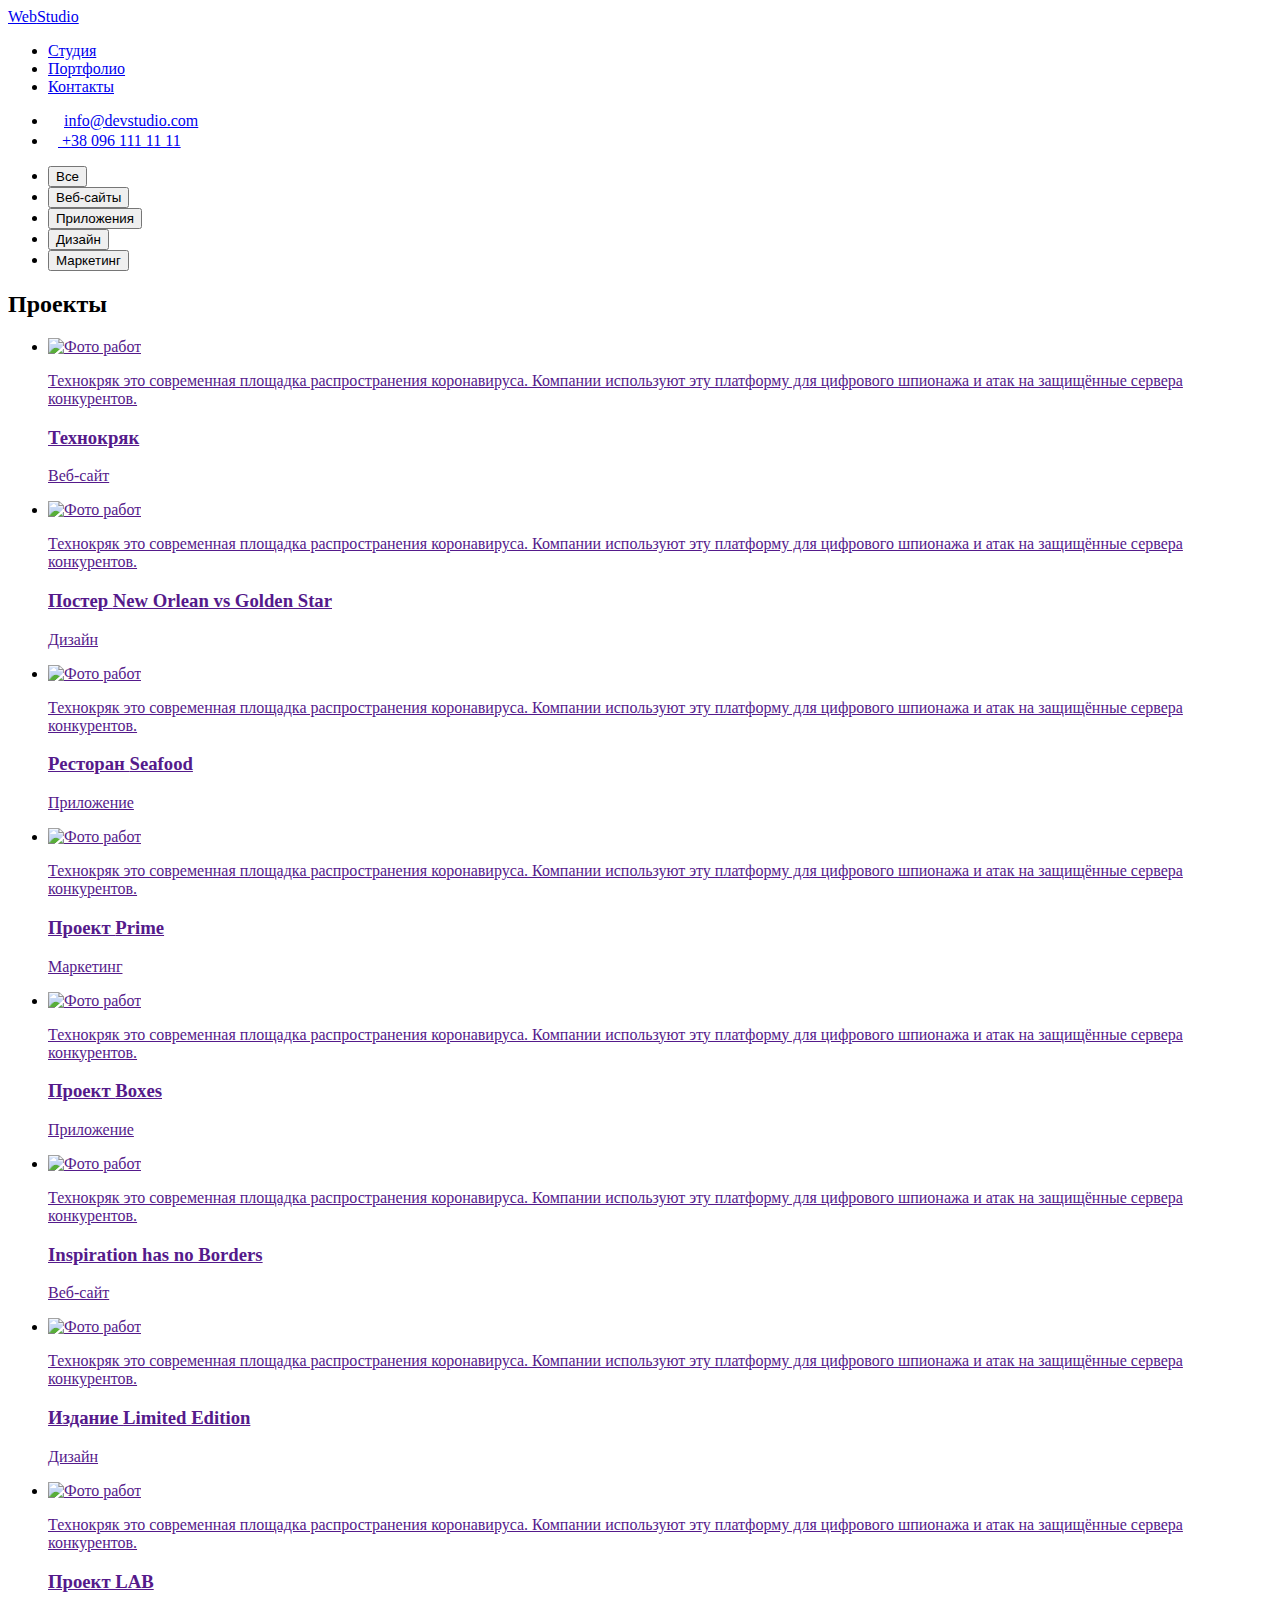
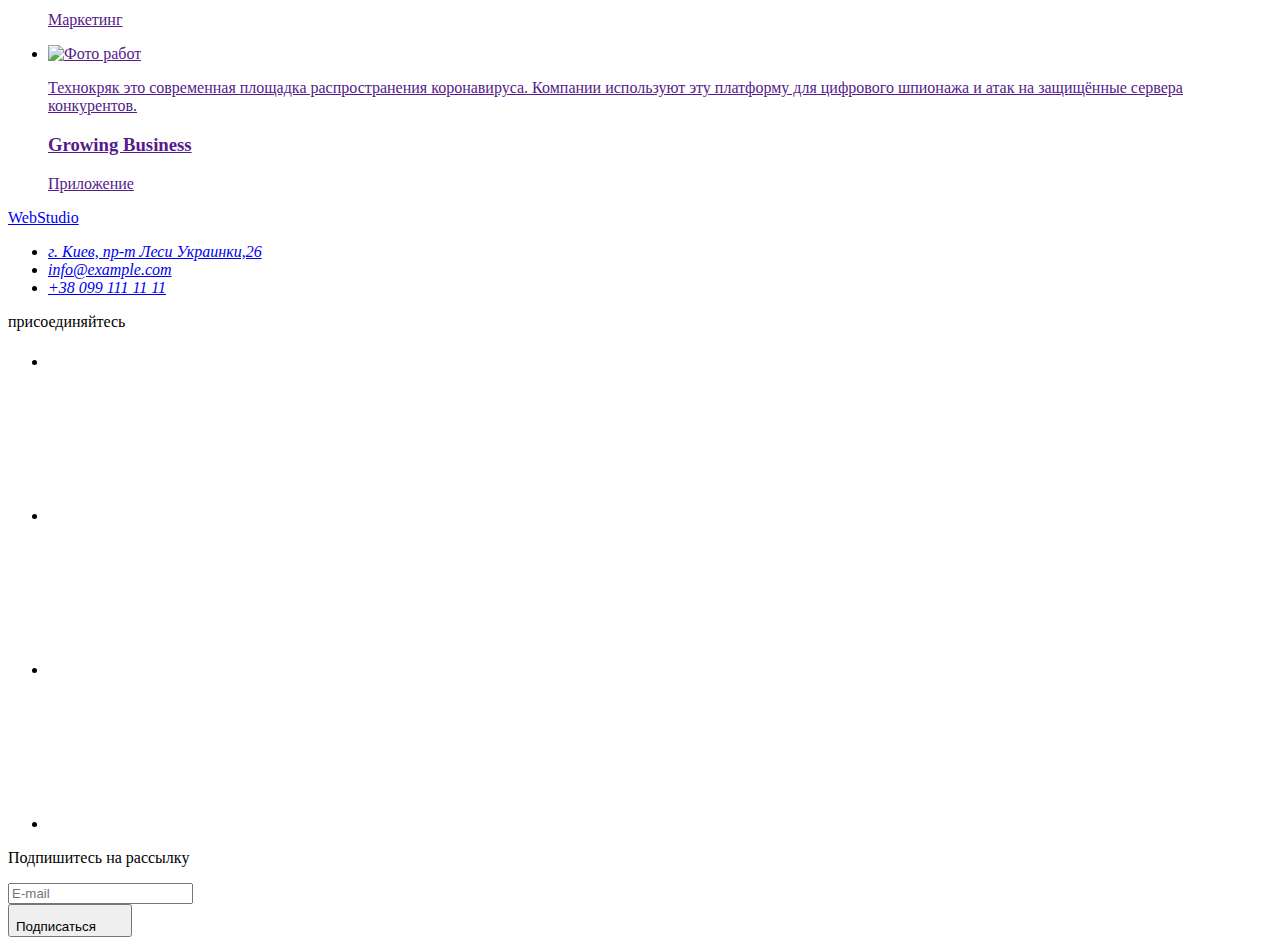
==== portfolio.html @ f7387392 "start" ====
<!DOCTYPE html>
<html lang="ru">
<head>
    <meta charset="UTF-8">
    <meta http-equiv="X-UA-Compatible" content="IE=edge">
    <meta name="viewport" content="width=device-width, initial-scale=1.0">
    <title>portfolio</title>
    <link rel="stylesheet" href="./css/main.min.css">
    <link rel="preconnect" href="https://fonts.googleapis.com">
    <link rel="preconnect" href="https://fonts.gstatic.com" crossorigin>
    <link href="https://fonts.googleapis.com/css2?family=Raleway:wght@700&family=Roboto:wght@400;500;700;900&display=swap"
        rel="stylesheet">
</head>
<body>

    <!-- Шапка Портфолио -->
    <header class="header">
        <div class="conteiner header__conteiner">
            <nav class="header__nav">
    
                <a class="link" href="./index.html">
                    <span class="logo">Web</span><span class="logo-studio">Studio</span></a>
    
                <ul class="header__list list">
                    <li class="header__item"><a class="link" href="./index.html">Студия</a></li>
                    <li class="header__item"><a class="link current" href="./portfolio.html" target="_blank">Портфолио</a></li>
                    <li class="header__item"><a class="link" href=".Cotacts.html">Контакты</a></li>
                </ul>
            </nav>
            <div class="adress">
            <ul class="header__adress list">
                <li class="adress__ithem">
                    <a class="link adress__link" href="mailto:info@devstudio.com"><svg class="icon-mail" width="16"
                            height="12">
                            <use href="./imeges/iconsvg.svg#icon-envelope">
                            </use>
                        </svg>info@devstudio.com
                    </a>
                </li>
                <li class="adress__ithem">
                    <a class="link adress__link" href="tel:+380961111111"> <svg class="icon-phone" width="10" height="16">
                            <use href="./imeges/iconsvg.svg#icon-smartphone"></use>
                        </svg> +38 096 111 11 11
    
                    </a>
                </li>
            </ul>
            </div>
        </div>
    </header>

        <!-- Навигация Портфолио -->

        <nav>
            <div class="conteiner">
            <ul class="list list-buttons">
                <li class="buttons-num"><button class="button-ithem" type="button">Все</button></li>
                <li class="buttons-num"><button class="button-ithem" type="button">Веб-сайты</button></li>
                <li class="buttons-num"><button class="button-ithem" type="button">Приложения</button></li>
                <li class="buttons-num"><button class="button-ithem" type="button">Дизайн</button></li>
                <li class="buttons-num"><button class="button-ithem" type="button">Маркетинг</button></li>
            </ul>
            </div>
        </nav>

        <!-- Проекты -->
        

        <main>
            <section class="section">
            <div class="conteiner progects">
                
            <h2 class="visually-hidden">Проекты</h2>

            <ul class="progects__title list">
                <li class="progects__list"> 
                <a href="" class="link">
                    <div class="overlay">
                    <img src="./imeges/tech.jpg" alt="Фото работ" width="370">
                            <div class="conteiner__overlay">
                                <p class="text__overlay">
                                    Технокряк это современная площадка распространения
                                    коронавируса. Компании используют эту платформу для цифрового
                                    шпионажа и атак на защищённые сервера конкурентов.
                                </p>
                            </div>
                    </div>
                    <div class="conteiner__progects">
                    <h3 class="ithem__progects">Технокряк</h3>
                    <p class="text__progects">Веб-сайт</p>
                    </div>
                </a>
            </li>
                <li class="progects__list"> 
                <a href="" class="link"> 
                    <div class="overlay">
                    <img src="./imeges/des.jpg" alt="Фото работ" width="370">
                    <div class="conteiner__overlay">
                        <p class="text__overlay">
                            Технокряк это современная площадка распространения
                            коронавируса. Компании используют эту платформу для цифрового
                            шпионажа и атак на защищённые сервера конкурентов.
                        </p>
                    </div>
                    </div>
                    <div class="conteiner__progects">
                    <h3 class="ithem__progects">Постер <span lang="en">New Orlean vs Golden Star</span></h3>
                    <p class="text__progects">Дизайн</p>
                    </div>
                </a>

                </li>
                <li class="progects__list"> 
                <a href="" class="link">
                    <div class="overlay">
                    <img src="./imeges/seaf.jpg" alt="Фото работ" width="370">
                    <div class="conteiner__overlay">
                        <p class="text__overlay">
                            Технокряк это современная площадка распространения
                            коронавируса. Компании используют эту платформу для цифрового
                            шпионажа и атак на защищённые сервера конкурентов.
                        </p>
                    </div>
                    </div>
                    <div class="conteiner__progects">
                    <h3 class="ithem__progects">Ресторан <span lang="en"> Seafood</span></h3>
                    <p class="text__progects">Приложение</p>
                    </div>
                </a>
            
                </li>
                <li class="progects__list"> 
                <a href="" class="link">
                    <div class="overlay">
                    <img src="./imeges/prim.jpg" alt="Фото работ" width="370">
                    <div class="conteiner__overlay">
                        <p class="text__overlay">
                            Технокряк это современная площадка распространения
                            коронавируса. Компании используют эту платформу для цифрового
                            шпионажа и атак на защищённые сервера конкурентов.
                        </p>
                    </div>
                    </div>
                    <div class="conteiner__progects">
                    <h3 class="ithem__progects">Проект <span lang="en"> Prime</span></h3>
                    <p class="text__progects">Маркетинг</p>
                    </div>
                </a>
                    
                </li>
                <li class="progects__list"> 
                <a href="" class="link">
                    <div class="overlay">
                    <img src="./imeges/boxe.jpg" alt="Фото работ" width="370">
                    <div class="conteiner__overlay">
                        <p class="text__overlay">
                            Технокряк это современная площадка распространения
                            коронавируса. Компании используют эту платформу для цифрового
                            шпионажа и атак на защищённые сервера конкурентов.
                        </p>
                    </div>
                    </div>
                    <div class="conteiner__progects">
                    <h3 class="ithem__progects">Проект <span lang="en"> Boxes</span></h3>
                    <p class="text__progects">Приложение</p>
                    </div>
                </a>

                </li>
                <li class="progects__list"> 
                <a href="" class="link">
                    <div class="overlay">
                    <img src="./imeges/bord.jpg" alt="Фото работ" width="370">
                    <div class="conteiner__overlay">
                        <p class="text__overlay">
                            Технокряк это современная площадка распространения
                            коронавируса. Компании используют эту платформу для цифрового
                            шпионажа и атак на защищённые сервера конкурентов.
                        </p>
                    </div>
                    </div>
                    <div class="conteiner__progects">
                    <h3 class="ithem__progects"><span lang="en">Inspiration has no Borders</span></h3>
                    <p class="text__progects">Веб-сайт</p>
                    </div>
                </a>
                
                </li>
                <li class="progects__list">
                    <a href="" class="link">
                        <div class="overlay">
                    <img src="./imeges/photoind.jpg" alt="Фото работ" width="370">
                    <div class="conteiner__overlay">
                        <p class="text__overlay">
                            Технокряк это современная площадка распространения
                            коронавируса. Компании используют эту платформу для цифрового
                            шпионажа и атак на защищённые сервера конкурентов.
                        </p>
                    </div>
                    </div>
                    <div class="conteiner__progects">
                    <h3 class="ithem__progects">Издание <span lang="en"> Limited Edition</span></h3>
                    <p class="text__progects">Дизайн</p>
                    </div>
            </a>
            
                </li>
                <li class="progects__list">
                    <a href="" class="link">
                        <div class="overlay">
                    <img src="./imeges/Lab.jpg" alt="Фото работ" width="370">
                    <div class="conteiner__overlay">
                        <p class="text__overlay">
                            Технокряк это современная площадка распространения
                            коронавируса. Компании используют эту платформу для цифрового
                            шпионажа и атак на защищённые сервера конкурентов.
                        </p>
                    </div>
                    </div>
                    <div class="conteiner__progects">
                    <h3 class="ithem__progects">Проект LAB</h3>
                    <p class="text__progects">Маркетинг</p>
                    </div>
            </a>
                
                </li>
                <li class="progects__list">
                    <a href="" class="link">
                        <div class="overlay">
                    <img src="./imeges/append.jpg" alt="Фото работ" width="370">
                    <div class="conteiner__overlay">
                        <p class="text__overlay">
                            Технокряк это современная площадка распространения
                            коронавируса. Компании используют эту платформу для цифрового
                            шпионажа и атак на защищённые сервера конкурентов.
                        </p>
                    </div>
                    </div>
                    <div class="conteiner__progects">
                    <h3 class="ithem__progects"><span lang="en"> Growing Business</span></h3>
                    <p class="text__progects">Приложение</p>
                    </div>
                </a>
                </li>
            </ul>
            </div>
            </section>
        </main>
        
<footer class="footer">
    <div class="conteiner footer__backgraund ">
        <div class="footer__left">
            <a class="link" href="/index.html">
                <span class="logo">Web</span><span class="logo__footer">Studio</span>
            </a>
            <address class="footer__adress">
                <ul class="list">
                    <li class=""><a class="link ithem__adress--color" href="https://goo.gl/maps/Gu5Dw9EAoeBzcQZ39">г.
                            Киев, пр-т Леси Украинки,26</a></li>
                    <li class=""><a class="link ithem__adress" href="meilto:info@example.com">info@example.com</a></li>
                    <li class=""><a class="link ithem__adress" href="tel:+380991111111">+38 099 111 11
                            11</a></li>
                </ul>

            </address>
        </div>
        <div class="footer__center">
            <p class="join">присоединяйтесь</p>
            <ul class="list center__list">
                <li class="list center__items">
                    <a class="link join--link" href="">
                        <svg class="team__icon" widht="20" height="20">
                            <use href="imeges/iconsvg.svg#icon-instagram">
                        </svg>
                    </a>
                </li>

                <li class="list center__items">
                    <a class="link join--link" href="">
                        <svg class="team__icon">
                            <use href="imeges/iconsvg.svg#icon-twitter">
                        </svg>
                    </a>
                </li>
                <li class="list center__items">
                    <a class="link join--link" href="">
                        <svg class="team__icon">
                            <use href="imeges/iconsvg.svg#icon-facebook">
                        </svg>
                    </a>
                </li>
                <li class="list center__items">
                    <a class="link join--link" href="">
                        <svg class="team__icon">
                            <use href="imeges/iconsvg.svg#icon-linkedin">
                        </svg>
                    </a>
                </li>
        </div>
        <div class="footer__right">
            <div class="right__conteiner">
                <p class="join">Подпишитесь на рассылку</p>
                <label for="mail-fotter">
                    <input class="input-mail" type="mail-fotter" id="mail-fotter" name="mail-fotter"
                        placeholder="E-mail">
                </label>
            </div>

            <button data-modal-open class="button" type="submit">Подписаться
                <svg class="icon--send" height="24" width="24">
                    <use href="imeges/iconsvg.svg#icon-icon-send"></use>
                </svg>
            </button>
        </div>

    </div>

    </div>
</footer>

</body>
</html>
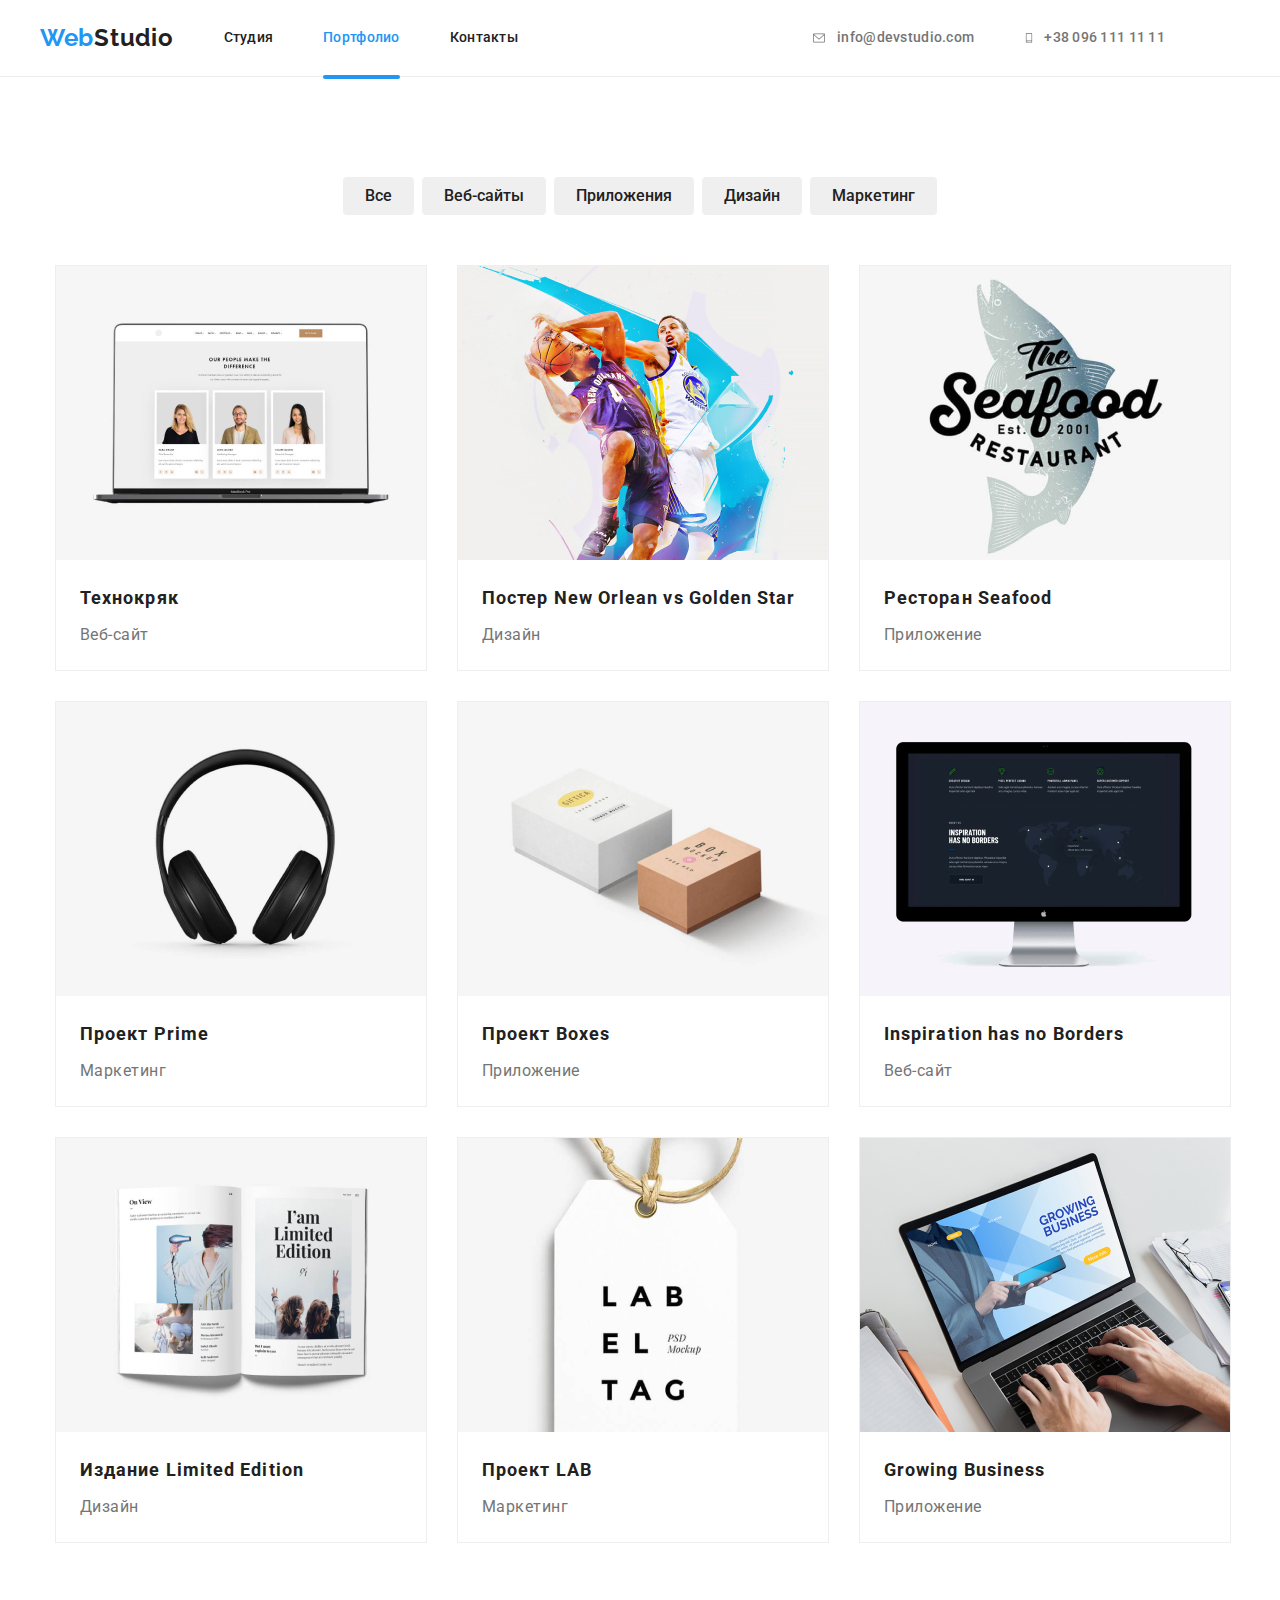
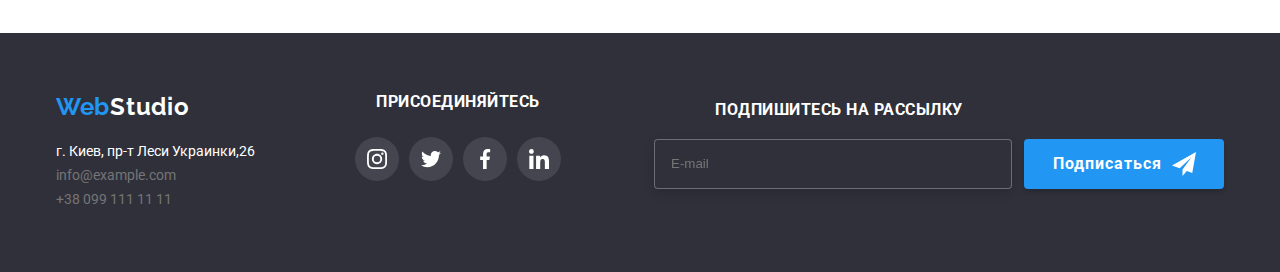
==== commit a5ca20e9: "change2" ====
--- a/portfolio.html
+++ b/portfolio.html
@@ -1,322 +1,531 @@
-<!DOCTYPE html>
-<html lang="ru">
-<head>
-    <meta charset="UTF-8">
-    <meta http-equiv="X-UA-Compatible" content="IE=edge">
-    <meta name="viewport" content="width=device-width, initial-scale=1.0">
-    <title>portfolio</title>
-    <link rel="stylesheet" href="./css/main.min.css">
-    <link rel="preconnect" href="https://fonts.googleapis.com">
-    <link rel="preconnect" href="https://fonts.gstatic.com" crossorigin>
-    <link href="https://fonts.googleapis.com/css2?family=Raleway:wght@700&family=Roboto:wght@400;500;700;900&display=swap"
-        rel="stylesheet">
-</head>
-<body>
-
-    <!-- Шапка Портфолио -->
-    <header class="header">
-        <div class="conteiner header__conteiner">
-            <nav class="header__nav">
-    
-                <a class="link" href="./index.html">
-                    <span class="logo">Web</span><span class="logo-studio">Studio</span></a>
-    
-                <ul class="header__list list">
-                    <li class="header__item"><a class="link" href="./index.html">Студия</a></li>
-                    <li class="header__item"><a class="link current" href="./portfolio.html" target="_blank">Портфолио</a></li>
-                    <li class="header__item"><a class="link" href=".Cotacts.html">Контакты</a></li>
-                </ul>
-            </nav>
-            <div class="adress">
-            <ul class="header__adress list">
-                <li class="adress__ithem">
-                    <a class="link adress__link" href="mailto:info@devstudio.com"><svg class="icon-mail" width="16"
-                            height="12">
-                            <use href="./imeges/iconsvg.svg#icon-envelope">
-                            </use>
-                        </svg>info@devstudio.com
-                    </a>
-                </li>
-                <li class="adress__ithem">
-                    <a class="link adress__link" href="tel:+380961111111"> <svg class="icon-phone" width="10" height="16">
-                            <use href="./imeges/iconsvg.svg#icon-smartphone"></use>
-                        </svg> +38 096 111 11 11
-    
-                    </a>
-                </li>
-            </ul>
-            </div>
-        </div>
-    </header>
-
-        <!-- Навигация Портфолио -->
-
-        <nav>
-            <div class="conteiner">
-            <ul class="list list-buttons">
-                <li class="buttons-num"><button class="button-ithem" type="button">Все</button></li>
-                <li class="buttons-num"><button class="button-ithem" type="button">Веб-сайты</button></li>
-                <li class="buttons-num"><button class="button-ithem" type="button">Приложения</button></li>
-                <li class="buttons-num"><button class="button-ithem" type="button">Дизайн</button></li>
-                <li class="buttons-num"><button class="button-ithem" type="button">Маркетинг</button></li>
-            </ul>
-            </div>
-        </nav>
-
-        <!-- Проекты -->
-        
-
-        <main>
-            <section class="section">
-            <div class="conteiner progects">
-                
-            <h2 class="visually-hidden">Проекты</h2>
-
-            <ul class="progects__title list">
-                <li class="progects__list"> 
-                <a href="" class="link">
-                    <div class="overlay">
-                    <img src="./imeges/tech.jpg" alt="Фото работ" width="370">
-                            <div class="conteiner__overlay">
-                                <p class="text__overlay">
-                                    Технокряк это современная площадка распространения
-                                    коронавируса. Компании используют эту платформу для цифрового
-                                    шпионажа и атак на защищённые сервера конкурентов.
-                                </p>
-                            </div>
-                    </div>
-                    <div class="conteiner__progects">
-                    <h3 class="ithem__progects">Технокряк</h3>
-                    <p class="text__progects">Веб-сайт</p>
-                    </div>
-                </a>
-            </li>
-                <li class="progects__list"> 
-                <a href="" class="link"> 
-                    <div class="overlay">
-                    <img src="./imeges/des.jpg" alt="Фото работ" width="370">
-                    <div class="conteiner__overlay">
-                        <p class="text__overlay">
-                            Технокряк это современная площадка распространения
-                            коронавируса. Компании используют эту платформу для цифрового
-                            шпионажа и атак на защищённые сервера конкурентов.
-                        </p>
-                    </div>
-                    </div>
-                    <div class="conteiner__progects">
-                    <h3 class="ithem__progects">Постер <span lang="en">New Orlean vs Golden Star</span></h3>
-                    <p class="text__progects">Дизайн</p>
-                    </div>
-                </a>
-
-                </li>
-                <li class="progects__list"> 
-                <a href="" class="link">
-                    <div class="overlay">
-                    <img src="./imeges/seaf.jpg" alt="Фото работ" width="370">
-                    <div class="conteiner__overlay">
-                        <p class="text__overlay">
-                            Технокряк это современная площадка распространения
-                            коронавируса. Компании используют эту платформу для цифрового
-                            шпионажа и атак на защищённые сервера конкурентов.
-                        </p>
-                    </div>
-                    </div>
-                    <div class="conteiner__progects">
-                    <h3 class="ithem__progects">Ресторан <span lang="en"> Seafood</span></h3>
-                    <p class="text__progects">Приложение</p>
-                    </div>
-                </a>
-            
-                </li>
-                <li class="progects__list"> 
-                <a href="" class="link">
-                    <div class="overlay">
-                    <img src="./imeges/prim.jpg" alt="Фото работ" width="370">
-                    <div class="conteiner__overlay">
-                        <p class="text__overlay">
-                            Технокряк это современная площадка распространения
-                            коронавируса. Компании используют эту платформу для цифрового
-                            шпионажа и атак на защищённые сервера конкурентов.
-                        </p>
-                    </div>
-                    </div>
-                    <div class="conteiner__progects">
-                    <h3 class="ithem__progects">Проект <span lang="en"> Prime</span></h3>
-                    <p class="text__progects">Маркетинг</p>
-                    </div>
-                </a>
-                    
-                </li>
-                <li class="progects__list"> 
-                <a href="" class="link">
-                    <div class="overlay">
-                    <img src="./imeges/boxe.jpg" alt="Фото работ" width="370">
-                    <div class="conteiner__overlay">
-                        <p class="text__overlay">
-                            Технокряк это современная площадка распространения
-                            коронавируса. Компании используют эту платформу для цифрового
-                            шпионажа и атак на защищённые сервера конкурентов.
-                        </p>
-                    </div>
-                    </div>
-                    <div class="conteiner__progects">
-                    <h3 class="ithem__progects">Проект <span lang="en"> Boxes</span></h3>
-                    <p class="text__progects">Приложение</p>
-                    </div>
-                </a>
-
-                </li>
-                <li class="progects__list"> 
-                <a href="" class="link">
-                    <div class="overlay">
-                    <img src="./imeges/bord.jpg" alt="Фото работ" width="370">
-                    <div class="conteiner__overlay">
-                        <p class="text__overlay">
-                            Технокряк это современная площадка распространения
-                            коронавируса. Компании используют эту платформу для цифрового
-                            шпионажа и атак на защищённые сервера конкурентов.
-                        </p>
-                    </div>
-                    </div>
-                    <div class="conteiner__progects">
-                    <h3 class="ithem__progects"><span lang="en">Inspiration has no Borders</span></h3>
-                    <p class="text__progects">Веб-сайт</p>
-                    </div>
-                </a>
-                
-                </li>
-                <li class="progects__list">
-                    <a href="" class="link">
-                        <div class="overlay">
-                    <img src="./imeges/photoind.jpg" alt="Фото работ" width="370">
-                    <div class="conteiner__overlay">
-                        <p class="text__overlay">
-                            Технокряк это современная площадка распространения
-                            коронавируса. Компании используют эту платформу для цифрового
-                            шпионажа и атак на защищённые сервера конкурентов.
-                        </p>
-                    </div>
-                    </div>
-                    <div class="conteiner__progects">
-                    <h3 class="ithem__progects">Издание <span lang="en"> Limited Edition</span></h3>
-                    <p class="text__progects">Дизайн</p>
-                    </div>
-            </a>
-            
-                </li>
-                <li class="progects__list">
-                    <a href="" class="link">
-                        <div class="overlay">
-                    <img src="./imeges/Lab.jpg" alt="Фото работ" width="370">
-                    <div class="conteiner__overlay">
-                        <p class="text__overlay">
-                            Технокряк это современная площадка распространения
-                            коронавируса. Компании используют эту платформу для цифрового
-                            шпионажа и атак на защищённые сервера конкурентов.
-                        </p>
-                    </div>
-                    </div>
-                    <div class="conteiner__progects">
-                    <h3 class="ithem__progects">Проект LAB</h3>
-                    <p class="text__progects">Маркетинг</p>
-                    </div>
-            </a>
-                
-                </li>
-                <li class="progects__list">
-                    <a href="" class="link">
-                        <div class="overlay">
-                    <img src="./imeges/append.jpg" alt="Фото работ" width="370">
-                    <div class="conteiner__overlay">
-                        <p class="text__overlay">
-                            Технокряк это современная площадка распространения
-                            коронавируса. Компании используют эту платформу для цифрового
-                            шпионажа и атак на защищённые сервера конкурентов.
-                        </p>
-                    </div>
-                    </div>
-                    <div class="conteiner__progects">
-                    <h3 class="ithem__progects"><span lang="en"> Growing Business</span></h3>
-                    <p class="text__progects">Приложение</p>
-                    </div>
-                </a>
-                </li>
-            </ul>
-            </div>
-            </section>
-        </main>
-        
-<footer class="footer">
-    <div class="conteiner footer__backgraund ">
-        <div class="footer__left">
-            <a class="link" href="/index.html">
-                <span class="logo">Web</span><span class="logo__footer">Studio</span>
-            </a>
-            <address class="footer__adress">
-                <ul class="list">
-                    <li class=""><a class="link ithem__adress--color" href="https://goo.gl/maps/Gu5Dw9EAoeBzcQZ39">г.
-                            Киев, пр-т Леси Украинки,26</a></li>
-                    <li class=""><a class="link ithem__adress" href="meilto:info@example.com">info@example.com</a></li>
-                    <li class=""><a class="link ithem__adress" href="tel:+380991111111">+38 099 111 11
-                            11</a></li>
-                </ul>
-
-            </address>
-        </div>
-        <div class="footer__center">
-            <p class="join">присоединяйтесь</p>
-            <ul class="list center__list">
-                <li class="list center__items">
-                    <a class="link join--link" href="">
-                        <svg class="team__icon" widht="20" height="20">
-                            <use href="imeges/iconsvg.svg#icon-instagram">
-                        </svg>
-                    </a>
-                </li>
-
-                <li class="list center__items">
-                    <a class="link join--link" href="">
-                        <svg class="team__icon">
-                            <use href="imeges/iconsvg.svg#icon-twitter">
-                        </svg>
-                    </a>
-                </li>
-                <li class="list center__items">
-                    <a class="link join--link" href="">
-                        <svg class="team__icon">
-                            <use href="imeges/iconsvg.svg#icon-facebook">
-                        </svg>
-                    </a>
-                </li>
-                <li class="list center__items">
-                    <a class="link join--link" href="">
-                        <svg class="team__icon">
-                            <use href="imeges/iconsvg.svg#icon-linkedin">
-                        </svg>
-                    </a>
-                </li>
-        </div>
-        <div class="footer__right">
-            <div class="right__conteiner">
-                <p class="join">Подпишитесь на рассылку</p>
-                <label for="mail-fotter">
-                    <input class="input-mail" type="mail-fotter" id="mail-fotter" name="mail-fotter"
-                        placeholder="E-mail">
-                </label>
-            </div>
-
-            <button data-modal-open class="button" type="submit">Подписаться
-                <svg class="icon--send" height="24" width="24">
-                    <use href="imeges/iconsvg.svg#icon-icon-send"></use>
-                </svg>
-            </button>
-        </div>
-
-    </div>
-
-    </div>
-</footer>
-
-</body>
+<!DOCTYPE html>
+<html lang="ru">
+<head>
+    <meta charset="UTF-8">
+    <meta http-equiv="X-UA-Compatible" content="IE=edge">
+    <meta name="viewport" content="width=device-width, initial-scale=1.0">
+    <title>portfolio</title>
+    <link rel="stylesheet" href="./css/main.min.css">
+    <link rel="preconnect" href="https://fonts.googleapis.com">
+    <link rel="preconnect" href="https://fonts.gstatic.com" crossorigin>
+    <link href="https://fonts.googleapis.com/css2?family=Raleway:wght@700&family=Roboto:wght@400;500;700;900&display=swap"
+        rel="stylesheet">
+</head>
+<body>
+
+    <!-- Шапка Портфолио -->
+
+    <header class="header">
+        <div class="conteiner header__conteiner">
+            <nav class="header__nav">
+    
+                <a class="link" href="./index.html">
+                    <span class="logo">Web</span><span class="logo-studio">Studio</span></a>
+    
+                <button data-menu-open type="button" class="mobile__btn mobile__btn--open ">
+                    <svg class="mobile__icon--open" width="40" height="40">
+                        <use href="imeges/iconsvg.svg#icon-menumobile"></use>
+                    </svg>
+                </button>
+    
+    
+    
+    
+                <ul class="header__list list">
+                    <li class="header__item"><a class="link " href="./index.html">Студия</a></li>
+                    <li class="header__item"><a class="link current" href="./portfolio.html" target="_blank">Портфолио</a></li>
+                    <li class="header__item"><a class="link" href=".Cotacts.html">Контакты</a></li>
+                </ul>
+            </nav>
+            <ul class="header__adress list">
+                <li class="adress__ithem">
+                    <a class="link adress__link" href="mailto:info@devstudio.com"><svg class="icon-mail" width="16"
+                            height="12">
+                            <use href="./imeges/iconsvg.svg#icon-envelope">
+                            </use>
+                        </svg>info@devstudio.com
+                    </a>
+                </li>
+                <li class="adress__ithem">
+                    <a class="link adress__link" href="tel:+380961111111"> <svg class="icon-phone" width="10" height="16">
+                            <use href="./imeges/iconsvg.svg#icon-smartphone"></use>
+                        </svg> +38 096 111 11 11
+    
+                    </a>
+                </li>
+            </ul>
+    
+            <div data-menu class="mobile is-hidden">
+                <div class="mobile__conteiner">
+                    <div class="mobile__conteiner--close">
+                    <button data-menu-close type="button" class="mobile__btn--close">
+                        <svg class="mobile__icon--open" width="40" height="40">
+                            <use href="imeges/iconsvg.svg#icon-close_40px"></use>
+                        </svg>
+                    </button>
+                    </div>
+    
+    
+    
+                    <ul class="mobile__list list">
+                        <li class="mobile__item"><a class="link " href="./index.html">Студия</a></li>
+                        <li class="mobile__item"><a class="link current__mobile" href="./portfolio.html" target="_blank">Портфолио</a></li>
+                        <li class="mobile__item"><a class="link" href=".Cotacts.html">Контакты</a></li>
+                    </ul>
+                    <ul class="mobile__adress list">
+                        <li class="mobile__adress--ithem">
+                            <a class="link mobile__link--tel" href="tel:+380961111111">
+                                +38 096 111 11 11</a>
+    
+                        </li>
+                        <li class="mobile__adress--ithem">
+                            <a class="link mobile__link--mail" href="mailto:info@devstudio.com">
+                                info@devstudio.com
+                            </a>
+                        </li>
+                    </ul>
+                    <ul class="mobile__social--list list">
+                        <li class="mobile__social--ithem">
+                            <a class="link mobile__social--link" href="">Instagram</a>
+                        </li>
+                        <li class="mobile__social--ithem">
+                            <a class="link mobile__social--link" href="">Twitter</a>
+                        </li>
+                        <li class="mobile__social--ithem">
+                            <a class="link mobile__social--link" href="">Facebook</a>
+                        </li>
+                        <li class="mobile__social--ithem">
+                            <a class="link mobile__social--link" href="">LinkedIn</a>
+                        </li>
+                    </ul>
+    
+                </div>
+            </div>
+        </div>
+    </header>
+        <!-- Навигация Портфолио -->
+
+        <nav>
+            <div class=" conteiner__bnt">
+            <ul class="list list-buttons">
+                <li class="buttons-num">
+                    <button class="button-ithem" type="button">Все</button></li>
+                <li class="buttons-num">
+                    <button class="button-ithem" type="button">Веб-сайты</button></li>
+                <li class="buttons-num">
+                    <button class="button-ithem" type="button">Приложения</button></li>
+                <li class="buttons-num">
+                    <button class="button-ithem" type="button">Дизайн</button></li>
+                <li class="buttons-num">
+                    <button class="button-ithem" type="button">Маркетинг</button></li>
+            </ul>
+            </div>
+        </nav>
+
+        <!-- Проекты -->
+        
+
+        <main>
+            <section class="section">
+            <div class="progects">
+                
+            <h2 class="visually-hidden">Проекты</h2>
+
+            <ul class="progects__title list">
+                <li class="progects__list"> 
+                <a href="" class="link">
+                    <div class="overlay">
+                        <picture>
+                            <source srcset="./imeges/destkop--tech.jpg 1x,
+                                            ./imeges/destkop--tech-2.jpg 2x"
+                                    media="(min-width: 1200px)">
+
+                            <source srcset="./imeges/porfolio__imeg-texh.jpg 1x,
+                                            ./imeges/porfolio__imeg-texh-2.jpg 2x" 
+                                    media="(min-width: 768px)" >
+
+                            <source srcset="./imeges/mobile--tech.jpg 1x,
+                                            ./imeges/mobile--tech-2.jpg 2x" 
+                                    media="(min-width: 320px)">
+
+                            <img src="./imeges/tech.jpg" alt="Фото работ" width="370">
+                        
+                        </picture>
+                 
+                            <div class="conteiner__overlay">
+                                <p class="text__overlay">
+                                    Технокряк это современная площадка распространения
+                                    коронавируса. Компании используют эту платформу для цифрового
+                                    шпионажа и атак на защищённые сервера конкурентов.
+                                </p>
+                            </div>
+                    </div>
+                    <div class="conteiner__progects">
+                    <h3 class="ithem__progects">Технокряк</h3>
+                    <p class="text__progects">Веб-сайт</p>
+                    </div>
+                </a>
+            </li>
+                <li class="progects__list"> 
+                <a href="" class="link"> 
+                    <div class="overlay">
+                        <picture>
+                            <source srcset="./imeges/destkop--orlean.jpg 1x,
+                                            ./imeges/destkop--orlean-2.jpg 2x"
+                                            media="(min-width: 1200px)">
+                        
+                            <source srcset="./imeges/porfolio__imeg-orleans.jpg 1x,
+                                            ./imeges/porfolio__imeg-orleans-2.jpg 2x"
+                                            media="(min-width: 768px)">
+                        
+                            <source srcset="./imeges/mobile--orlean.jpg 1x,
+                                            ./imeges/mobile--orlean-2.jpg 2x" 
+                                            media="(min-width: 320px)">
+                        
+                            <img src="./imeges/des.jpg" alt="Фото работ" width="370">
+                        
+                        </picture>
+                    <div class="conteiner__overlay">
+                        <p class="text__overlay">
+                            Технокряк это современная площадка распространения
+                            коронавируса. Компании используют эту платформу для цифрового
+                            шпионажа и атак на защищённые сервера конкурентов.
+                        </p>
+                    </div>
+                    </div>
+                    <div class="conteiner__progects">
+                    <h3 class="ithem__progects">Постер <span lang="en">New Orlean vs Golden Star</span></h3>
+                    <p class="text__progects">Дизайн</p>
+                    </div>
+                </a>
+
+                </li>
+                <li class="progects__list"> 
+                <a href="" class="link">
+                    <div class="overlay">
+
+                    <picture>
+                        <source srcset="./imeges/destkop--seafod-2.jpg 1x,
+                                        ./imeges/destkop--seafod--2.jpg 2x" 
+                                        media="(min-width: 1200px)">
+                    
+                        <source srcset="./imeges/res-seafood.jpg 1x,
+                                        ./imeges/res-seafood--2.jpg 2x" 
+                                        media="(min-width: 768px)">
+                    
+                        <source srcset="./imeges/mobile--seafood.jpg 1x,
+                                        ./imeges/mobile--seafood-2.jpg 2x" 
+                                        media="(min-width: 320px)">
+                    
+                        <img src="./imeges/seaf.jpg" alt="Фото работ" width="370">
+                    
+                    </picture>
+                    <div class="conteiner__overlay">
+                        <p class="text__overlay">
+                            Технокряк это современная площадка распространения
+                            коронавируса. Компании используют эту платформу для цифрового
+                            шпионажа и атак на защищённые сервера конкурентов.
+                        </p>
+                    </div>
+                    </div>
+                    <div class="conteiner__progects">
+                    <h3 class="ithem__progects">Ресторан <span lang="en"> Seafood</span></h3>
+                    <p class="text__progects">Приложение</p>
+                    </div>
+                </a>
+            
+                </li>
+                <li class="progects__list"> 
+                <a href="" class="link">
+                    <div class="overlay">
+
+                        <picture>
+                            <source srcset="./imeges/destkop--prime.jpg 1x,
+                                            ./imeges/destkop--prime-2.jpg 2x" 
+                                            media="(min-width: 1200px)">
+                        
+                            <source srcset="./imeges/pr--prime.jpg 1x,
+                                            ./imeges/pr--prime--2.jpg 2x" 
+                                            media="(min-width: 768px)">
+                        
+                            <source srcset="./imeges/mobile--prime.jpg 1x,
+                                            ./imeges/mobile--prime-2.jpg 2x" 
+                                            media="(min-width: 320px)">
+                        
+                            <img src="./imeges/prim.jpg" alt="Фото работ" width="370">
+                        
+                        </picture>
+                    <div class="conteiner__overlay">
+                        <p class="text__overlay">
+                            Технокряк это современная площадка распространения
+                            коронавируса. Компании используют эту платформу для цифрового
+                            шпионажа и атак на защищённые сервера конкурентов.
+                        </p>
+                    </div>
+                    </div>
+                    <div class="conteiner__progects">
+                    <h3 class="ithem__progects">Проект <span lang="en"> Prime</span></h3>
+                    <p class="text__progects">Маркетинг</p>
+                    </div>
+                </a>
+                    
+                </li>
+                <li class="progects__list"> 
+                <a href="" class="link">
+                    <div class="overlay">
+
+                            <picture>
+                                <source srcset="./imeges/destkop--boxes-2.jpg 1x,
+                                                ./imeges/destkop--boxes.jpg 2x" 
+                                                media="(min-width: 1200px)">
+                            
+                                <source srcset="./imeges/pr-boxes-.jpg 1x,
+                                                ./imeges/pr-boxes--2.jpg 2x" 
+                                                media="(min-width: 768px)">
+                            
+                                <source srcset="./imeges/mobile--boxes.jpg 1x,
+                                                ./imeges/mobile--boxes-2.jpg 2x"
+                                                 media="(min-width: 320px)">
+                            
+                                <img src="./imeges/boxe.jpg.jpg" alt="Фото работ" width="370">
+                            
+                            </picture>
+                    <div class="conteiner__overlay">
+                        <p class="text__overlay">
+                            Технокряк это современная площадка распространения
+                            коронавируса. Компании используют эту платформу для цифрового
+                            шпионажа и атак на защищённые сервера конкурентов.
+                        </p>
+                    </div>
+                    </div>
+                    <div class="conteiner__progects">
+                    <h3 class="ithem__progects">Проект <span lang="en"> Boxes</span></h3>
+                    <p class="text__progects">Приложение</p>
+                    </div>
+                </a>
+
+                </li>
+                <li class="progects__list"> 
+                <a href="" class="link">
+                    <div class="overlay">
+
+                                <picture>
+                                    <source srcset="./imeges/destkop--borders-2.jpg 1x,
+                                                    ./imeges/destkop--borders.jpg 2x" 
+                                                    media="(min-width: 1200px)">
+                                
+                                    <source srcset="./imeges/no-borders.jpg 1x,
+                                                    ./imeges/no-borders--2.jpg 2x" 
+                                                    media="(min-width: 768px)">
+                                
+                                    <source srcset="./imeges/mobile--border.jpg 1x,
+                                                    ./imeges/mobile--border-2.jpg 2x" 
+                                                    media="(min-width: 320px)">
+                                
+                                    <img src="./imeges/bord.jpg.jpg" alt="Фото работ" width="370">
+                                
+                                </picture>
+                    <div class="conteiner__overlay">
+                        <p class="text__overlay">
+                            Технокряк это современная площадка распространения
+                            коронавируса. Компании используют эту платформу для цифрового
+                            шпионажа и атак на защищённые сервера конкурентов.
+                        </p>
+                    </div>
+                    </div>
+                    <div class="conteiner__progects">
+                    <h3 class="ithem__progects"><span lang="en">Inspiration has no Borders</span></h3>
+                    <p class="text__progects">Веб-сайт</p>
+                    </div>
+                </a>
+                
+                </li>
+                <li class="progects__list">
+                    <a href="" class="link">
+                        <div class="overlay">
+
+                                        <picture>
+                                            <source srcset="./imeges/destkop--limed.jpg 1x,
+                                                            ./imeges/destkop--limed-2.jpg 2x" 
+                                                            media="(min-width: 1200px)">
+                                        
+                                            <source srcset="./imeges/lim-edit.jpg 1x,
+                                                            ./imeges/lim-edit--2.jpg 2x" 
+                                                            media="(min-width: 768px)">
+                                        
+                                            <source srcset="./imeges/mobile--limed.jpg 1x,
+                                                            ./imeges/mobile--limed-2.jpg 2x" 
+                                                            media="(min-width: 320px)">
+                                        
+                                            <img src="./imeges/photoind.jpg.jpg" alt="Фото работ" width="370">
+                                        
+                                        </picture>
+            
+                    <div class="conteiner__overlay">
+                        <p class="text__overlay">
+                            Технокряк это современная площадка распространения
+                            коронавируса. Компании используют эту платформу для цифрового
+                            шпионажа и атак на защищённые сервера конкурентов.
+                        </p>
+                    </div>
+                    </div>
+                    <div class="conteiner__progects">
+                    <h3 class="ithem__progects">Издание <span lang="en"> Limited Edition</span></h3>
+                    <p class="text__progects">Дизайн</p>
+                    </div>
+            </a>
+            
+                </li>
+                <li class="progects__list">
+                    <a href="" class="link">
+                        <div class="overlay">
+
+                                    <picture>
+                                        <source srcset="./imeges/destkop--lab.jpg 1x,
+                                                        ./imeges/destkop--lab-2.jpg 2x"
+                                                        media="(min-width: 1200px)">
+                                    
+                                        <source srcset="./imeges/img-lab.jpg 1x,
+                                                        ./imeges/img-lab--2.jpg 2x" 
+                                                        media="(min-width: 768px)">
+                                    
+                                        <source srcset="./imeges/mobile--lab.jpg 1x,
+                                                        ./imeges/mobile--lab-2.jpg 2x"
+                                                        media="(min-width: 320px)">
+                                    
+                                        <img src="./imeges/Lab.jpg.jpg" alt="Фото работ" width="370">
+                                    
+                                    </picture>
+        
+                    <div class="conteiner__overlay">
+                        <p class="text__overlay">
+                            Технокряк это современная площадка распространения
+                            коронавируса. Компании используют эту платформу для цифрового
+                            шпионажа и атак на защищённые сервера конкурентов.
+                        </p>
+                    </div>
+                    </div>
+                    <div class="conteiner__progects">
+                    <h3 class="ithem__progects">Проект LAB</h3>
+                    <p class="text__progects">Маркетинг</p>
+                    </div>
+            </a>
+                
+                </li>
+                <li class="progects__list">
+                    <a href="" class="link">
+                        <div class="overlay">
+                                    <picture>
+                                        <source srcset="./imeges/destkop--growing.jpg 1x,
+                                                        ./imeges/destkop--growing-2.jpg 2x"
+                                                        media="(min-width: 1200px)">
+                                    
+                                        <source srcset="./imeges/growing.jpg 1x,
+                                                        ./imeges/growing--2.jpg 2x" 
+                                                        media="(min-width: 768px)">
+                                    
+                                        <source srcset="./imeges/mobile--growing.jpg 1x,
+                                                        ./imeges/mobile--growing-2.jpg 2x" 
+                                                        media="(min-width: 320px)">
+                                    
+                                        <img src="./imeges/append.jpg.jpg" alt="Фото работ" width="370">
+                                    
+                                    </picture>
+                    <div class="conteiner__overlay">
+                        <p class="text__overlay">
+                            Технокряк это современная площадка распространения
+                            коронавируса. Компании используют эту платформу для цифрового
+                            шпионажа и атак на защищённые сервера конкурентов.
+                        </p>
+                    </div>
+                    </div>
+                    <div class="conteiner__progects">
+                    <h3 class="ithem__progects"><span lang="en"> Growing Business</span></h3>
+                    <p class="text__progects">Приложение</p>
+                    </div>
+                </a>
+                </li>
+            </ul>
+            </div>
+            </section>
+        </main>
+        
+<footer class="footer">
+    <div class="footer__backgraund footer__backgraund--progects ">
+        <div class="footer__conteiners--centr">
+            <div class="footer__left">
+                <a class="link" href="/index.html">
+                    <span class="logo">Web</span><span class="logo__footer">Studio</span>
+                </a>
+                <address class="adress">
+                    <ul class="list adress__list">
+                        <li class=""><a class="link ithem__adress--color"
+                                href="https://goo.gl/maps/Gu5Dw9EAoeBzcQZ39">г.
+                                Киев, пр-т Леси Украинки,26</a></li>
+                        <li class=""><a class="link ithem__adress" href="meilto:info@example.com">info@example.com</a>
+                        </li>
+                        <li class=""><a class="link ithem__adress" href="tel:+380991111111">+38 099 111 11
+                                11</a></li>
+                    </ul>
+
+                </address>
+            </div>
+            <div class="footer__center">
+                <p class="join">присоединяйтесь</p>
+                <ul class="list center__list">
+                    <li class="list center__items">
+                        <a class="link join--link" href="">
+                            <svg class="team__icon" width="20" height="20">
+                                <use href="imeges/iconsvg.svg#icon-instagram"></use>
+                            </svg>
+                        </a>
+                    </li>
+
+                    <li class="list center__items">
+                        <a class="link join--link" href="">
+                            <svg class="team__icon">
+                                <use href="imeges/iconsvg.svg#icon-twitter"></use>
+                            </svg>
+                        </a>
+                    </li>
+                    <li class="list center__items">
+                        <a class="link join--link" href="">
+                            <svg class="team__icon">
+                                <use href="imeges/iconsvg.svg#icon-facebook"></use>
+                            </svg>
+                        </a>
+                    </li>
+                    <li class="list center__items">
+                        <a class="link join--link" href="">
+                            <svg class="team__icon">
+                                <use href="imeges/iconsvg.svg#icon-linkedin"></use>
+                            </svg>
+                        </a>
+                    </li>
+                </ul>
+            </div>
+        </div>
+        <div class="footer__right">
+            <div class="right__conteiner">
+                <p class="join">Подпишитесь на рассылку</p>
+                <label class="right__mail--footer" for="mail-fotter">
+                    <input class="input-mail" type="text" id="mail-fotter" name="mail-fotter"
+                        placeholder="E-mail">
+                </label>
+            </div>
+
+            <button data-modal-open class="button" type="submit">Подписаться
+                <svg class="icon--send" height="24" width="24">
+                    <use href="imeges/iconsvg.svg#icon-icon-send"></use>
+                </svg>
+            </button>
+        </div>
+
+    </div>
+
+</footer>
+
+<script src="./js/mobile-menu.js"></script>
+
+</body>
 </html>--- a/css/main.min.css
+++ b/css/main.min.css
@@ -0,0 +1,2 @@
+:root{--prymary-text-color: #212121;--title-text-color: #2196f3;--ithem-text-color: #757575;--button-color: #2196f3;--hero-color: #ffffff;--letter-spacing: 0.03em;--background-color: #2f303a}.visually-hidden{position:absolute;width:1px;height:1px;margin:-1px;border:0;padding:0;white-space:nowrap;clip-path:inset(100%);clip:rect(0 0 0 0);overflow:hidden}.list{list-style:none;margin-top:0;margin-bottom:0;margin-left:0}p,h1,h2,h3,h4,h5,h6{margin:0}ul,ol{margin:0;padding-left:0}img{display:block}body{font-family:Roboto, sans-serif;background-color:#fff;margin:auto}img{display:block;width:100%;height:auto;max-width:100%}.button{box-sizing:border-box;display:inline-block;padding:10px 32px;font-family:inherit;background:var(--button-color);box-shadow:0px 4px 4px rgba(0,0,0,0.15);border-radius:4px;cursor:pointer;min-width:200px;min-height:50px;color:#ffffff;font-weight:bold;font-size:16px;line-height:1.87;letter-spacing:0.06em;border:none;transition:box-shadow 250ms,background 250ms,color 250ms cubic-bezier(0.4, 0, 0.2, 1)}.button:focus,.button:hover{background:#188ce8}.button-ithem{display:inline-block;font-family:Roboto;font-weight:500;font-size:16px;line-height:26px;color:#212121;border-radius:4px;cursor:pointer;padding:6px 22px;border:none;transition:color 250ms,background-color 250ms,box-shadow 250ms cubic-bezier(0.4, 0, 0.2, 1)}.button-ithem:hover,.button-ithem:focus{background:#2196f3;box-shadow:0px 4px 4px rgba(0,0,0,0.15);color:#f5f4fa}.conteiner{margin:auto;width:100%}@media screen and (min-width: 320px) and (max-width: 767px){.conteiner{margin:0;width:100%}}@media screen and (min-width: 320px) and (max-width: 767px) and (min-width: 768px) and (max-width: 1199px){.conteiner{width:100%}}@media screen and (min-width: 320px) and (max-width: 767px) and (min-width: 1200px){.conteiner{width:1200px;padding-left:0;padding-right:0}}.link{text-decoration:none;color:var(--prymary-text-color)}.link:hover,.link:focus{color:#2196f3;transition:color 250ms cubic-bezier(0.4, 0, 0.2, 1)}.section{text-align:center;margin-top:0;margin-bottom:0;padding-bottom:94px}@media screen and (min-width: 320px) and (max-width: 1599px){.section{padding-bottom:60px}}.text,.ithem__adress--color{font-family:Roboto;font-style:normal;font-size:14px}.header__item,.adress__ithem{font-weight:500;font-size:14px;line-height:1.14;letter-spacing:0.02em}.heading{font-size:36px;margin-top:0%;margin-bottom:0%;padding-bottom:50px;line-height:1.16;color:var(--prymary-text-color);letter-spacing:var(--letter-spacing)}.paragraph__text{margin-top:0;margin-bottom:0;color:#757575;font-size:14px;line-height:1.71;letter-spacing:var(--letter-spacing)}.head__text,.join{color:#212121;margin-bottom:10px;font-weight:bold;line-height:16px;line-height:1.14;text-transform:uppercase;letter-spacing:var(--letter-spacing)}.form{position:relative;display:flex;flex-direction:column;margin-bottom:10px}.form label{font-size:12px;line-height:14px;letter-spacing:0.01em;color:#757575;margin-bottom:4px}.form input{width:100%;height:40px;outline:none;padding:12px 42px;border-radius:4px;border:1px solid rgba(33,33,33,0.2);transition:outline 250ms,border 250ms cubic-bezier(0.4, 0, 0.2, 1)}.form input:focus,.form input:hover{border:1px solid var(--button-color);outline:1px solid var(--button-color)}.modal__text{font-weight:bold;font-size:20px;line-height:23px;text-align:center;letter-spacing:0.03em;margin-bottom:12px;color:var(--prymary-text-color)}.modal__icon{position:absolute;display:inline-flex;top:8px;right:8px;fill:#000;border:1px solid rgba(0,0,0,0.1);border-radius:50%;color:var(--title-text-color);cursor:pointer;transition:fill 250ms cubic-bezier(0.4, 0, 0.2, 1)}.modal__icon:hover,.modal__icon:focus{fill:currentColor}.form__icon{position:absolute;display:inline-flex;top:28px;left:12px;width:18px;height:18px;fill:#212121;color:var(--title-text-color);transition:fill 250ms cubic-bezier(0.4, 0, 0.2, 1)}.form__input:focus+.form__icon,.form__input:hover+.form__icon{fill:currentColor;color:var(--title-text-color)}textarea{width:100%;height:120px;padding:12px 16px;resize:none;border:1px solid rgba(33,33,33,0.2);border-radius:4px;transition:border 250ms,outline 250ms cubic-bezier(0.4, 0, 0.2, 1)}textarea:hover,textarea:focus{border:1px solid var(--button-color);outline:var(--title-text-color)}textarea::placeholder{font-size:14px;line-height:16px;letter-spacing:0.01em;color:rgba(117,117,117,0.5)}.checkbox{width:100%;display:flex;justify-content:center;align-items:center;margin-bottom:20px}.checkbox label{letter-spacing:0.03em;color:#757575}.checkbox__icon{display:inline-flex;width:16px;height:15px;background-color:#fff;border:2px solid var(--prymary-text-color);border-radius:2px;fill:transparent;transition:background-color 250ms,fill 250ms cubic-bezier(0.4, 0, 0.2, 1)}.checkbox__input:checked+.checkbox__lable .checkbox__icon{background-color:var(--title-text-color);fill:#fff;border:transparent;transition:background-color 250ms,fill 250ms cubic-bezier(0.4, 0, 0.2, 1)}.checkbox__conteiner{margin-right:8px}.checkbox__lable{display:flex;justify-content:center;align-items:center}@media screen and (max-width: 1199){.checkbox__lable{justify-content:center}}.checkbox__text{border-bottom:1px solid var(--button-color);color:#2196f3;margin-left:2px;font-size:14px;line-height:14px}@media screen and (max-width: 1199px){.checkbox__text{font-size:12px;line-height:14px;letter-spacing:0.03em}}.modal__btn{display:flex;justify-content:center;margin-top:20px}.text__form{font-size:14px;line-height:24px}@media screen and (max-width: 1199px){.text__form{font-size:12px;line-height:14px;letter-spacing:0.03em}}.backdrop{position:fixed;width:100%;height:100%;top:0%;left:0;transition:opacity 250ms, visibility 250ms;background:rgba(0,0,0,0.2)}.backdrop.is-hidden{opacity:0;pointer-events:none;visibility:hidden}.modal{position:fixed;width:90vw;height:581px;top:50%;left:50%;transform:translate(-50%, -50%);transition:transform 250ms;padding:40px;background:#ffffff;box-shadow:0px 1px 3px rgba(0,0,0,0.12),0px 1px 1px rgba(0,0,0,0.14),0px 2px 1px rgba(0,0,0,0.2);border-radius:4px}@media screen and (min-width: 480px){.modal{width:450px}}@media screen and (min-width: 1200px){.modal{width:528px}}.icon,.join--link{display:inline-flex;height:44px;width:44px;background-color:#fff;border-radius:50%;margin-top:16px;margin-right:10px;justify-content:center;align-items:center;color:#afb1b8;fill:currentColor;transition:background-color 250ms,color 250ms cubic-bezier(0.4, 0, 0.2, 1)}.icon:hover,.join--link:hover,.icon:focus,.join--link:focus{background-color:var(--button-color);color:#fff}.icon:last-child,.join--link:last-child{margin-right:0}.team__icon{width:20px;height:20px;background-size:cover;object-position:center}@media screen and (min-width: 768px){.mobile__btn--open{display:none}}@media screen and (max-width: 767px){.mobile__btn--open{position:absolute;top:10px;right:15px;padding:0;border:0;background-color:#fff}.mobile__conteiner--close{margin-right:auto;margin-left:auto;max-width:480px;position:absolute;display:flex;top:10px;right:15px}.mobile__btn--close{display:block;padding:0;border:0;background-color:#fff}.mobile.is-hidden{opacity:0;pointer-events:none;visibility:hidden;transform:translateX(-100%);transition:transform 250ms}.mobile{position:fixed;width:100%;height:100%;top:0;left:0%;background-color:#fff;z-index:2;display:flex;flex-direction:column;justify-content:space-between;transform:translateY(0%);transition:transform 250ms}.mobile__conteiner{width:100%;display:flex;flex-direction:column;justify-content:space-between;padding:48px 0 40px 40px}}@media screen and (max-width: 767px) and (max-width: 460px){.mobile__conteiner{padding-left:20px}}@media screen and (max-width: 767px){.mobile__btn{position:absolute;top:10px;right:25px;padding:0;border:0;background-color:#fff}.mobile__item{font-weight:500;font-size:40px;line-height:47px;color:#212121;margin-bottom:35px}.mobile__item:last-child{margin-bottom:202px}.current__mobile{color:var(--button-color)}}.mobile__link--tel{font-weight:500;font-size:34px;line-height:40px;letter-spacing:0.02em;color:var(--button-color)}.mobile__link--mail{font-weight:500;font-size:24px;line-height:28px;letter-spacing:0.02em;color:var(--ithem-text-color)}.mobile__adress--ithem{margin-bottom:32px}.mobile__social--list{display:flex;justify-content:flex-start;align-items:center;margin-top:32px}.mobile__social--link{font-style:normal;font-weight:500;font-size:18px;line-height:22px;letter-spacing:0.02em;color:#2196f3}.mobile__social--ithem{margin-right:20px}.mobile__social--ithem:last-child{margin-right:0}.mobile__icon--open{color:var(--button-color)}.mobile__icon--open:hover{fill:currentColor}@media screen and (min-width: 768px){.mobile{display:none}}.header{position:relative;padding-top:24px;padding-bottom:24px;background-color:var(--hero-color);border-bottom:1px solid #ececec;margin-left:auto;margin-right:auto}@media screen and (min-width: 320px) and (max-width: 767px){.header{padding:16px 15px;position:relative;max-width:480px;margin-left:0;margin-right:0}}@media screen and (min-width: 768px) and (max-width: 1199px){.header{padding:21px 0px;width:768px;padding-left:15px;padding-right:15px}}@media screen and (min-width: 1200px){.header{padding-left:15px;padding-right:15px}}.header__conteiner{display:flex;max-width:1200px;margin-right:auto;margin-left:auto}@media screen and (min-width: 320px) and (max-width: 767px){.header__conteiner{margin-right:auto;margin-left:auto}}@media screen and (min-width: 768px) and (max-width: 1199px){.header__conteiner{max-width:768px;margin-left:0;margin-right:0}}.header__adress{display:flex;justify-content:center;align-items:center;margin-left:auto;margin-right:75px}@media screen and (min-width: 320px) and (max-width: 767px){.header__adress{display:none}}@media screen and (min-width: 768px) and (max-width: 1199px){.header__adress{margin-left:84px;flex-direction:column}}.header__nav{display:flex;align-items:center}.header__nav .header__list{display:flex}@media screen and (min-width: 320px) and (max-width: 767px){.header__nav .header__list{display:none}}.header__item{color:#212121;margin-left:50px}.adress__ithem{display:flex;flex-direction:row;align-items:center;color:#757575;line-height:1.71}.adress__ithem:first-child{margin-right:50px}@media screen and (min-width: 768px) and (max-width: 1199px){.adress__ithem:first-child{margin-right:0}.adress__ithem:last-child{margin-right:15px}}.current{position:relative;display:flex;flex-direction:column;color:var(--title-text-color)}.current::after{content:'';display:inline-block;position:absolute;bottom:-33px;width:100%;height:4px;color:var(--button-color);background:#2196f3;border-radius:2px}@media screen and (min-width: 768px) and (max-width: 1199px){.current::after{bottom:-39px}}.adress__link{display:flex;flex-direction:row;align-items:center;color:var(--ithem-text-color)}.icon-mail{align-items:flex-start;margin-right:10px;fill:currentColor}@media screen and (min-width: 768px) and (max-width: 1199px){.icon-mail{margin-right:8px;width:14px}}.icon-phone{justify-self:start;margin-right:10px;cursor:pointer;fill:currentColor}@media screen and (min-width: 768px) and (max-width: 1199px){.icon-phone{margin-right:8px;height:14px}}.hero{padding:200px 0 200px;max-width:1600px;margin-right:auto;margin-left:auto;background-color:var(--background-color);background-image:linear-gradient(rgba(47,48,58,0.4), rgba(47,48,58,0.4)),url(../imeges/Img.jpg);background-repeat:no-repeat;background-position:center;background-size:cover}@media (min-device-pixel-ratio: 2), (min-resolution: 192dpi), (min-resolution: 2dppx){.hero{background-image:linear-gradient(rgba(47,48,58,0.4), rgba(47,48,58,0.4)),url(../imeges/img--desktop-2.jpg)}}@media screen and (min-width: 320px) and (max-width: 767px){.hero{padding:118px 60px 118px 60px;background-image:linear-gradient(rgba(47,48,58,0.4), rgba(47,48,58,0.4)),url(../imeges/Header.jpg);background-repeat:no-repeat;background-position:center;background-size:cover}}@media (min-device-pixel-ratio: 2), (min-resolution: 192dpi), (min-resolution: 2dppx){.hero{background-image:linear-gradient(rgba(47,48,58,0.4), rgba(47,48,58,0.4)),url(../imeges/Header-2.jpg)}}@media screen and (min-width: 768px) and (max-width: 1199px){.hero{padding:118px 204px;padding:118px 60px 118px 60px;background-image:linear-gradient(rgba(47,48,58,0.4), rgba(47,48,58,0.4)),url(../imeges/header--tab.jpg);background-repeat:no-repeat;background-position:center;background-size:cover}}@media (min-device-pixel-ratio: 2), (min-resolution: 192dpi), (min-resolution: 2dppx){.hero{background-image:linear-gradient(rgba(47,48,58,0.4), rgba(47,48,58,0.4)),url(../imeges/header-tab-2.jpg)}}@media screen and (min-width: 1200px) and (min-device-pixel-ratio: 2), screen and (min-width: 1200px) and (min-resolution: 192dpi), screen and (min-width: 1200px) and (min-resolution: 2dppx){.hero{background-image:linear-gradient(rgba(47,48,58,0.4), rgba(47,48,58,0.4)),url(../imeges/img--desktop-2.jpg)}}.hero__text{font-family:Roboto;font-style:normal;font-weight:900;font-size:44px;line-height:1.36;color:#ffffff;text-transform:uppercase;letter-spacing:0.06em;margin-top:0;margin-bottom:30px}@media screen and (min-width: 320px) and (max-width: 1199px){.hero__text{font-size:26px}}.head__text,.join{margin-bottom:10px;text-align:center}@media screen and (min-width: 768px) and (max-width: 1199px){.head__text,.join{text-align:left}}.about{padding:94px 15px 94px 15px;margin-right:auto;margin-left:auto}@media screen and (min-width: 320px) and (max-width: 767px){.about{padding:60px 15px 60px 15px;display:flex;flex-direction:column;align-items:center;justify-content:center}}@media screen and (min-width: 768px) and (max-width: 1199px){.about{padding:60px 15px 60px 15px;display:flex;flex-direction:column}}@media screen and (min-width: 768px) and (max-width: 1199px){.about__conteiner{max-width:768}}@media screen and (min-width: 1200px){.about__conteiner{max-width:1200px}}@media screen and (min-width: 768px) and (max-width: 1199px){.about__list{justify-content:center;display:flex;flex-wrap:wrap}}@media screen and (min-width: 1200px){.about__list{display:flex;flex-direction:row;justify-content:space-between}}.about__items{width:270px;margin-left:30px;justify-content:center;align-content:flex-start;text-align:left}@media screen and (min-width: 320px) and (max-width: 767px){.about__items{width:100%;margin-top:30px;margin-left:0}.about__items:first-child{margin-top:0}}@media screen and (min-width: 768px) and (max-width: 1199px){.about__items{width:calc(100% / 2 - 15px);margin-left:0}.about__items:nth-child(2n){margin-left:30px}}.about__items:first-child{margin-left:0}.about__icon{display:flex;background-color:#f5f4fa;width:270px;height:120px;justify-content:center;align-items:center;margin-bottom:30px;border-radius:4px}@media screen and (min-width: 320px) and (max-width: 767px){.about__icon{width:100%;margin:30px 0 30px 0}.about__icon:first-child{margin-top:0}}@media screen and (min-width: 768px) and (max-width: 1199px){.about__icon{width:100%}}@media screen and (min-width: 320px) and (max-width: 1199px){.work{display:none}}.work__list{display:flex;justify-content:center}.work__photo{position:relative;margin-left:30px}.work__photo:first-child{margin-left:0}.work__text{position:absolute;margin:0;font-size:14px;line-height:16px;bottom:27px;right:82px;color:#fff;text-transform:uppercase}.work__fon{position:absolute;bottom:0;width:100%;height:70px;background:rgba(47,48,58,0.8)}.team{background-color:#f5f4fa;padding-top:94px;display:flex;flex-wrap:wrap;flex-direction:row;justify-content:center}@media screen and (min-width: 320px) and (max-width: 767px){.team{padding:60px 15px 60px 15px}}@media screen and (min-width: 768px) and (max-width: 1199px){.team{padding:60px 15px 60px 15px}}.team__text{font-size:16px;line-height:19px;letter-spacing:0.03em;color:#757575}.team__conteiner{padding-top:30px;padding-bottom:30px}@media screen and (min-width: 320px) and (max-width: 767px){.team__conteiner{width:100%}}@media screen and (min-width: 768px){.team__list{display:flex;flex-wrap:wrap;justify-content:center}}.team__title{margin-right:30px;background:#ffffff;box-shadow:0px 1px 3px rgba(0,0,0,0.12),0px 1px 1px rgba(0,0,0,0.14),0px 2px 1px rgba(0,0,0,0.2);border-radius:0px 0px 4px 4px}@media screen and (min-width: 320px) and (max-width: 767px){.team__title{margin-bottom:30px;margin-right:0}.team__title:last-child{margin-bottom:30px}}@media screen and (min-width: 768px) and (max-width: 1199px){.team__title{width:calc(100% / 2 - 15px);margin-bottom:30px}.team__title:nth-child(2n){margin-right:0}.team__title:nth-child(n+3){margin-bottom:0}}@media screen and (min-width: 1200px){.team__title{width:270px}}.team__title:last-child{margin:0}.team__name{font-weight:500;font-size:16px;line-height:1.18;color:#212121;margin-bottom:10px;text-transform:none;letter-spacing:var(--letter-spacing)}.clients{padding-top:94px}@media screen and (min-width: 320px) and (max-width: 767px){.clients{padding:60px 0 60px 0}}@media screen and (min-width: 768px) and (max-width: 1199px){.clients{padding:60px 0 60px}}.clients__list{display:inline-flex;justify-content:center;align-items:center}@media screen and (max-width: 479px){.clients__list{display:flex;flex-direction:column;justify-content:center;align-items:center}}@media screen and (min-width: 480px) and (max-width: 767px){.clients__list{display:flex;flex-direction:row;flex-wrap:wrap;justify-content:center}}@media screen and (min-width: 768px) and (max-width: 1199px){.clients__list{display:flex;flex-direction:row;flex-wrap:wrap;justify-content:center;padding-left:-10px;padding-right:-10px}}.clients__ithems{margin-right:30px;fill:#afb1b8}.clients__ithems:last-child{margin-right:0}@media screen and (max-width: 479px){.clients__ithems{margin-right:0;width:210px;margin-bottom:30px}}@media screen and (min-width: 480px) and (max-width: 767px){.clients__ithems{display:flex;flex-direction:column;flex-direction:wrap;width:210px;margin-right:0;fill:#afb1b8;margin-bottom:30px}.clients__ithems:nth-child(2n){margin-left:30px}}@media screen and (min-width: 768px) and (max-width: 1199px){.clients__ithems{display:flex;flex-direction:column;flex-direction:wrap;width:226px;margin-right:30px;margin-bottom:30px}.clients__ithems:nth-child(3n){margin:0;margin-bottom:30px}.clients__ithems:nth-child(n+4){margin-bottom:0}}.client__icons{display:inline-flex;width:170px;height:92px;justify-content:center;align-items:center;background-color:#fff;border:1px solid #afb1b8;border-radius:4px;color:#afb1b8;fill:currentColor;transition:color 250ms,border 250ms cubic-bezier(0.4, 0, 0.2, 1)}.client__icons:focus,.client__icons:hover{border:1px solid var(--button-color);color:var(--button-color)}@media screen and (min-width: 320px) and (max-width: 767px){.client__icons{width:210px}}@media screen and (min-width: 768px) and (max-width: 1199px){.client__icons{width:226px}}.ithem__adress{color:#757575;font-style:normal;font-weight:normal;font-size:14px;line-height:1.71;margin-top:9px}.ithem__adress--color{color:#fff;line-height:1.71}.join{color:#fff}.join--link{background:rgba(255,255,255,0.1);fill:#fff}.footer{background-color:var(--background-color);padding:60px 0 60px}@media screen and (min-width: 320px) and (max-width: 767px){.footer{padding:60px 0 60px}}@media screen and (min-width: 768px) and (max-width: 1199px){.footer{padding:60px 0 60px}}.footer .footer__backgraund{display:flex;justify-content:center;align-items:baseline}@media screen and (min-width: 320px) and (max-width: 767px){.footer .footer__backgraund{display:flex;flex-direction:column;align-items:center;justify-content:center;padding:0 15px 0 15px}}@media screen and (min-width: 768px) and (max-width: 1199px){.footer .footer__backgraund{flex-direction:column;justify-content:center;align-items:center}}.footer__backgraund--progects{padding-left:15px;padding-right:15px}@media screen and (min-width: 768px) and (max-width: 1199px){.footer__conteiners--centr{display:flex;margin-bottom:60px}}@media screen and (min-width: 1200px){.footer__conteiners--centr{display:flex}}@media screen and (min-width: 320px) and (max-width: 767px){.footer__left{display:flex;flex-direction:column;justify-content:center;align-items:center}}@media screen and (min-width: 768px) and (max-width: 1199px){.footer__left{display:flex;flex-direction:column;justify-content:center;align-items:center}}.adress{margin-top:20px}@media screen and (min-width: 320px) and (max-width: 767px){.adress{align-items:center}}@media screen and (min-width: 320px) and (max-width: 767px){.adress__list{align-items:center;text-align:center}}@media screen and (min-width: 768px) and (max-width: 1199px){.adress__list{align-items:center;text-align:center}}.footer__center{margin-left:100px}@media screen and (min-width: 320px) and (max-width: 767px){.footer__center{margin-top:60px;margin-left:0}}@media screen and (min-width: 768px) and (max-width: 1199px){.footer__center{margin-left:165px;display:flex;flex-direction:column;align-items:center}}.center__list{display:inline-flex}@media screen and (min-width: 320px) and (max-width: 767px){.center__list{align-items:center}}.center__items+.center__items{margin-left:10px}.footer__right{display:flex;justify-content:center}@media screen and (min-width: 320px) and (max-width: 767px){.footer__right{flex-direction:column;justify-content:center;align-items:center;margin-top:60px;width:100%}}@media screen and (min-width: 768px) and (max-width: 1199px){.footer__right{flex-direction:column;justify-content:center;align-items:center;margin-left:auto;margin-right:auto}}.right__conteiner{display:flex;flex-direction:column;margin-left:93px}@media screen and (min-width: 320px) and (max-width: 767px){.right__conteiner{width:100%;margin-left:0;flex-direction:column;justify-content:center;align-items:center}}@media screen and (min-width: 768px) and (max-width: 1199px){.right__conteiner{flex-direction:column;justify-content:center;align-items:center;margin-left:0}}.right__conteiner p{margin-bottom:20px}.right__conteiner input{min-width:358px;height:50px;padding:15px 16px;outline:none;background-color:#2f303a;border:1px solid rgba(255,255,255,0.3);box-sizing:border-box;filter:drop-shadow(0px 4px 4px rgba(0,0,0,0.15));border-radius:4px;color:#fff;margin-right:12px}@media screen and (min-width: 320px) and (max-width: 767px){.right__conteiner input{display:inline-block;min-width:100%;height:50px;color:#fff;margin-bottom:20px;margin-right:0}}@media screen and (min-width: 768px) and (max-width: 1199px){.right__conteiner input{display:inline-block;width:450px;height:50px;color:#fff;margin-right:0}}.footer__right button{display:inline-flex;text-align:center;align-items:center;padding:10px 0 10px 29px;margin-top:38px}@media screen and (min-width: 320px) and (max-width: 767px){.footer__right button{margin-top:0}}.footer__right button::after{content:'';align-self:center;align-items:center}@media screen and (min-width: 320px) and (max-width: 767px){.right__mail--footer{width:100%}}.icon--send{margin-left:10px}.overlay{position:relative;overflow:hidden}.conteiner__overlay{position:absolute;width:100%;height:100%;text-align:start;opacity:1;bottom:0;right:0;background:rgba(33,150,243,0.9);transform:translateY(100%);transition:transform 250ms cubic-bezier(0.4, 0, 0.2, 1)}@media screen and (max-width: 480px){.conteiner__overlay{max-width:450px}}.progects__list:hover .conteiner__overlay{transform:translateY(0);opacity:1}.text__overlay{max-width:322px;margin:63px 24px;font-size:18px;line-height:28px;letter-spacing:0.03em;color:#ffffff}.progects{display:flex;justify-content:center;margin-top:50px}@media screen and (min-width: 320px) and (max-width: 767px){.progects{margin-top:40px;padding-left:15px;padding-right:15px}}@media screen and (min-width: 768px) and (max-width: 1199px){.progects{margin-top:30px;width:768px;margin-left:auto;margin-right:auto}}@media screen and (min-width: 1200px){.progects{width:1200px;margin-left:auto;margin-right:auto}}.progects__title{display:flex;flex-wrap:wrap}@media screen and (min-width: 320px) and (max-width: 767px){.progects__title{flex-direction:column;align-content:center;width:100%}}@media screen and (min-width: 768px) and (max-width: 1199px){.progects__title{justify-content:center;align-items:center;width:100%}}@media screen and (min-width: 1200px){.progects__title{padding-left:15px}}.ithem__progects{font-weight:bold;font-size:18px;line-height:2;color:#212121;letter-spacing:0.06em;margin-bottom:4px}.text__progects{font-size:16px;line-height:1.87;color:#757575;letter-spacing:var(--letter-spacing)}.progects__list{background:#ffffff;border:1px solid #eeeeee;box-sizing:border-box;margin-left:30px;margin-bottom:30px;text-align:left;transition:box-shadow 250ms cubic-bezier(0.4, 0, 0.2, 1)}.progects__list:hover{box-shadow:0px 1px 1px rgba(0,0,0,0.12),0px 4px 4px rgba(0,0,0,0.06),1px 4px 6px rgba(0,0,0,0.16)}.progects__list:nth-child(3n+1){margin-left:0px}@media screen and (min-width: 320px) and (max-width: 767px){.progects__list{margin-left:0;width:100%}}@media screen and (min-width: 768px) and (max-width: 1199px){.progects__list{width:354px;margin-left:0px}.progects__list:nth-child(2n){margin-left:30px}.progects__list:last-child{margin-right:auto;margin-left:15px}}.conteiner__progects{padding:20px 0 20px 24px}.list-buttons{display:flex;justify-content:center;margin-top:100px}@media screen and (min-width: 320px) and (max-width: 767px){.list-buttons{margin-top:0;display:flex;flex-wrap:wrap;justify-content:flex-start}}@media screen and (min-width: 768px) and (max-width: 1199px){.list-buttons{margin-top:0;justify-content:center;align-self:center}}.conteiner__bnt{margin-top:94px}@media screen and (min-width: 320px) and (max-width: 767px){.conteiner__bnt{display:flex;flex-wrap:wrap;padding-left:15px;padding-right:15px;margin-top:60px}}@media screen and (min-width: 768px) and (max-width: 1199px){.conteiner__bnt{margin-top:60px}}.buttons-num{margin-right:8px}.buttons-num:last-child{margin-right:0}@media screen and (max-width: 419px){.buttons-num{margin-top:12px}}@media screen and (min-width: 420px) and (max-width: 767px){.buttons-num:nth-last-child(-n+2){margin-top:15px}.buttons-num:nth-child(3){margin-right:30px}}@media screen and (min-width: 768px) and (max-width: 1199px){.buttons-num{margin-top:0}}.logo,.logo-studio,.logo__footer{font-family:Raleway;font-weight:bold;font-size:26px;line-height:1.19;letter-spacing:0.03em}.logo{color:#2196f3;margin-bottom:20px;font-size:24px;line-height:1.16}.logo-studio{color:#212121;font-size:24px;line-height:1.16}.logo__footer{color:#ffffff;font-size:24px;line-height:1.16}
+/*# sourceMappingURL=main.min.css.map */